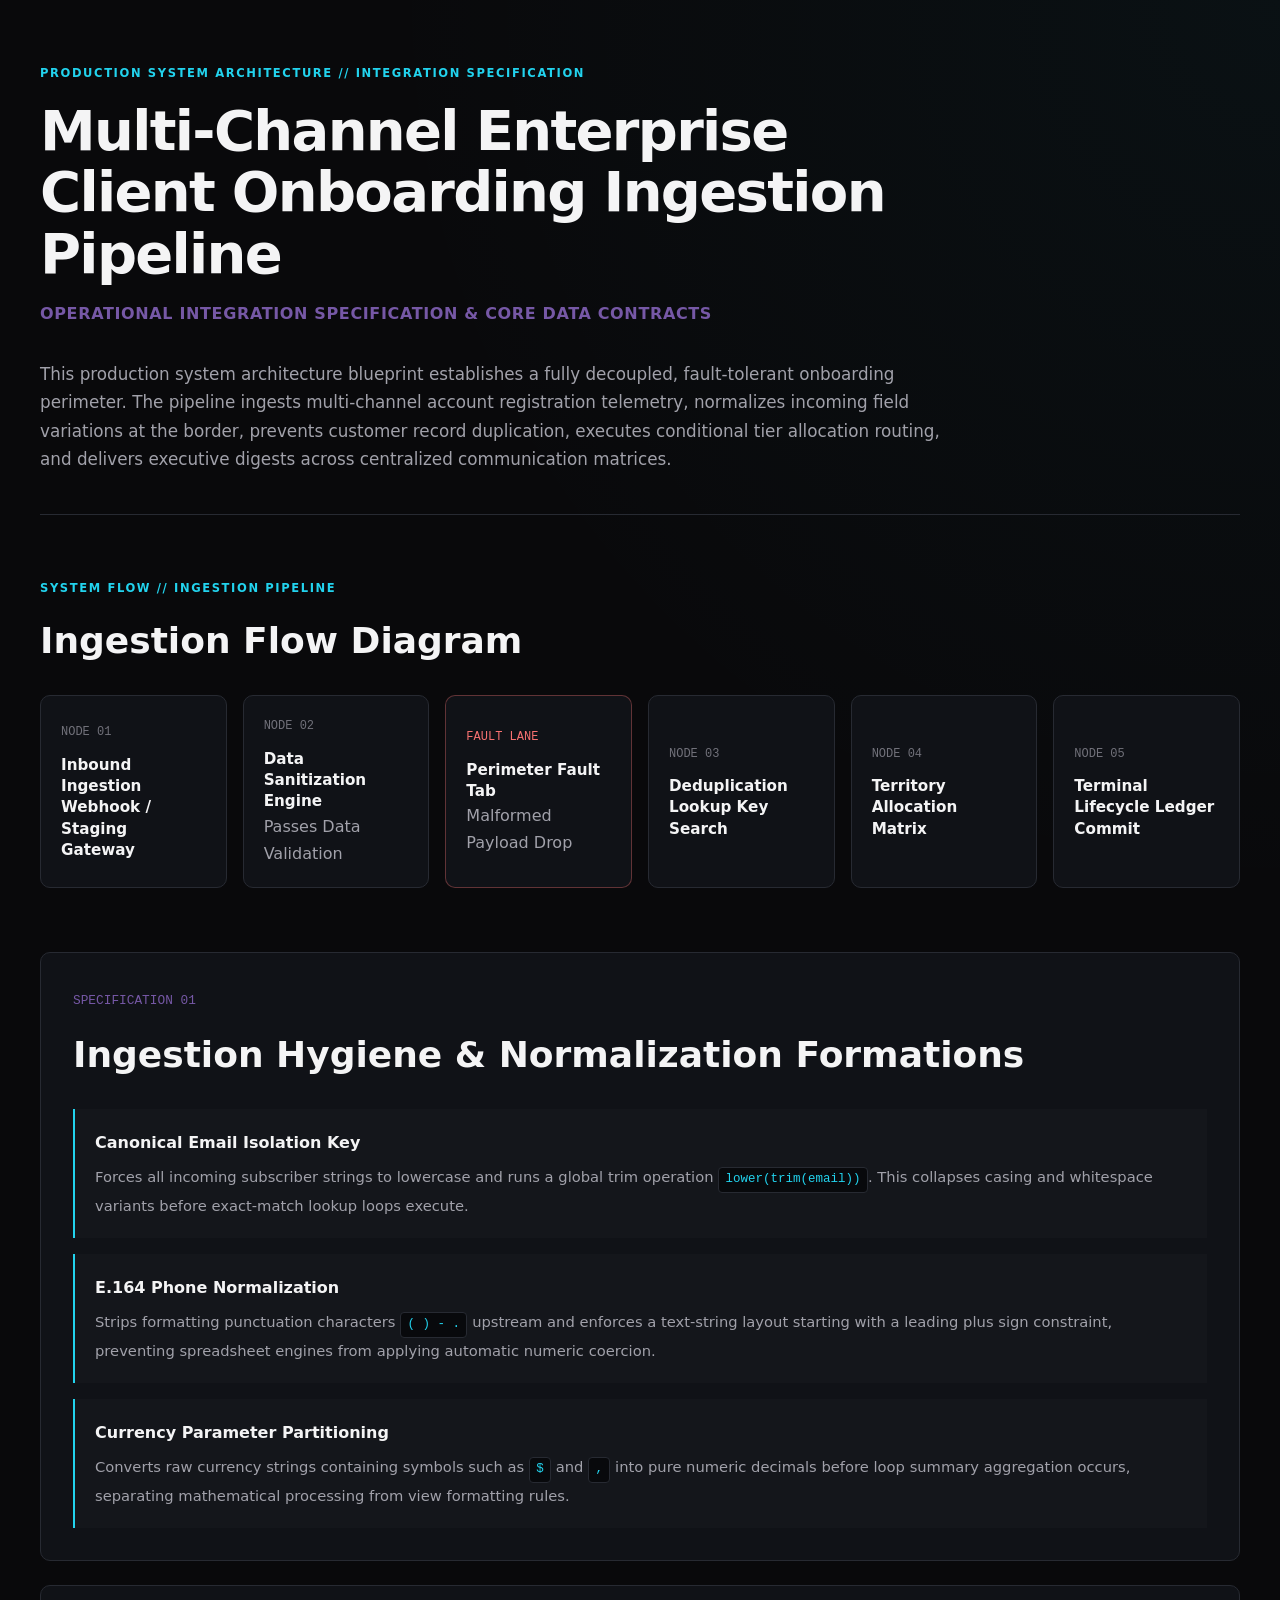
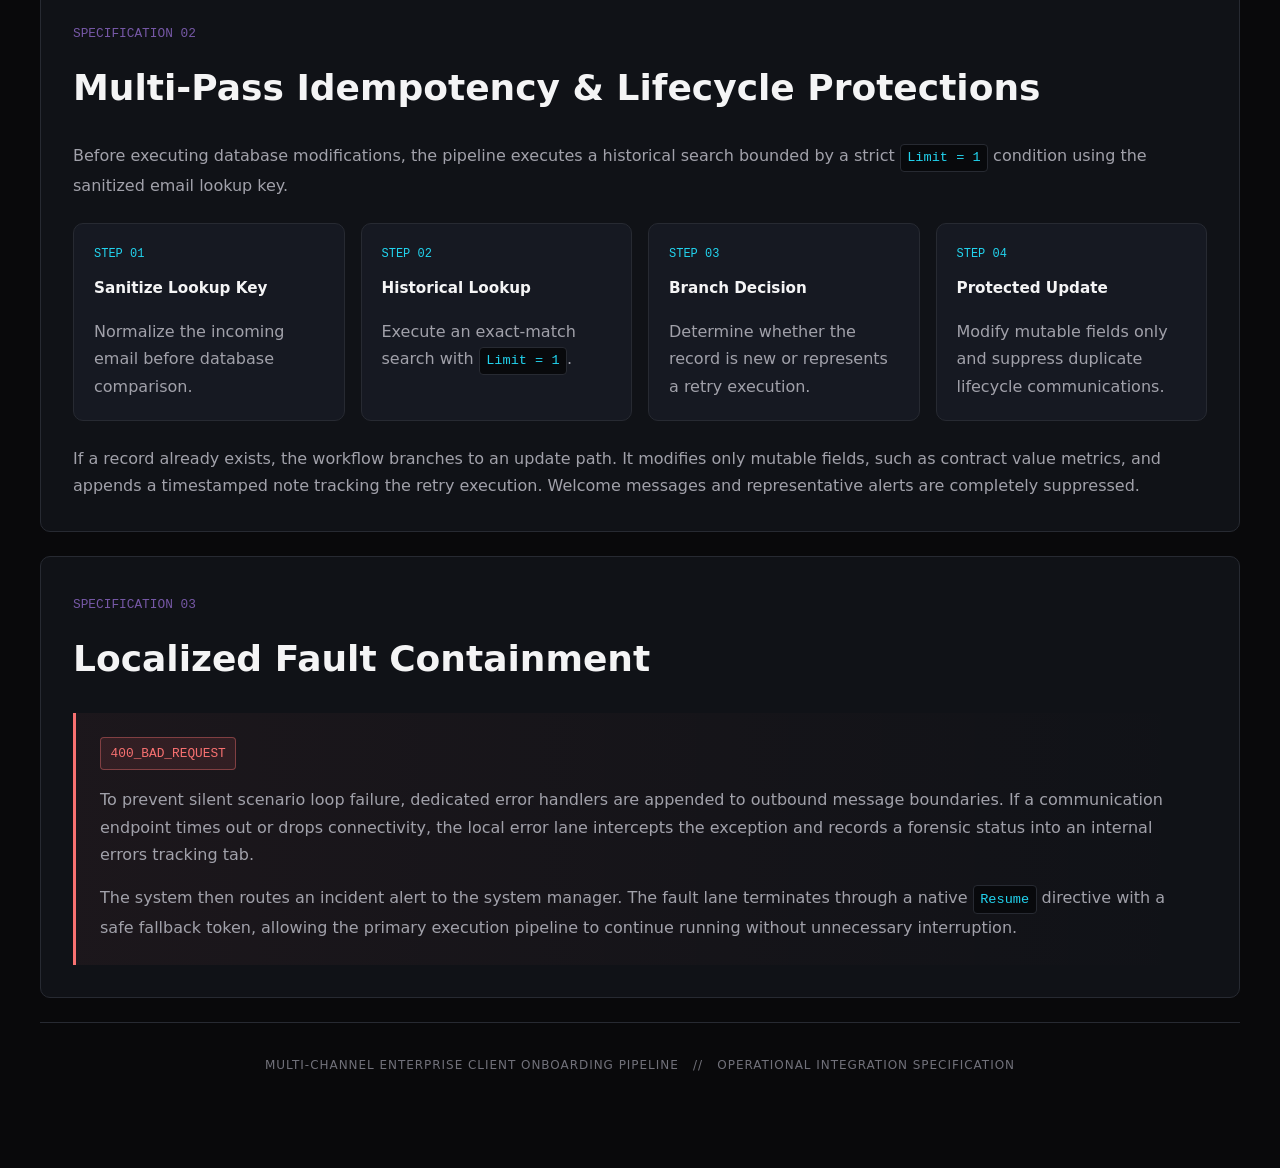
==== ENTERPRISE_ONBOARDING_PIPELINE.html @ 27ce2b59 "Create ENTERPRISE_ONBOARDING_PIPELINE.html" ====
<!DOCTYPE html>
<html lang="en">
<head>
    <meta charset="UTF-8">
    <meta name="viewport" content="width=device-width, initial-scale=1.0">

    <title>
        Multi-Channel Enterprise Client Onboarding Ingestion Pipeline
    </title>

    <style>

        /* =====================================================
           DESIGN VARIABLES
        ====================================================== */

        :root {
            --background: #09090b;
            --surface: #101217;
            --surface-light: #161922;
            --border: #272a32;

            --cyan: #22d3ee;
            --violet: #7658A6;

            --text-primary: #f4f4f5;
            --text-secondary: #a1a1aa;
            --text-muted: #71717a;

            --danger: #f87171;
            --success: #22c55e;

            --radius: 10px;
        }


        /* =====================================================
           GLOBAL
        ====================================================== */

        * {
            box-sizing: border-box;
            margin: 0;
            padding: 0;
        }

        html {
            scroll-behavior: smooth;
        }

        body {
            min-height: 100vh;

            background:
                radial-gradient(
                    circle at top right,
                    rgba(34, 211, 238, 0.04),
                    transparent 30%
                ),
                var(--background);

            color: var(--text-primary);

            font-family:
                Inter,
                ui-sans-serif,
                system-ui,
                -apple-system,
                BlinkMacSystemFont,
                "Segoe UI",
                sans-serif;

            line-height: 1.7;
        }


        /* =====================================================
           PAGE CONTAINER
        ====================================================== */

        .container {
            width: min(1200px, calc(100% - 2.5rem));
            margin: 0 auto;

            padding: 4rem 0 6rem;
        }


        /* =====================================================
           HEADER
        ====================================================== */

        .document-header {
            padding-bottom: 2.5rem;

            border-bottom: 1px solid var(--border);

            margin-bottom: 4rem;
        }

        .eyebrow {
            color: var(--cyan);

            font-size: 0.72rem;
            font-weight: 700;
            letter-spacing: 0.14em;

            margin-bottom: 1rem;
        }

        h1 {
            max-width: 900px;

            font-size: clamp(2rem, 5vw, 3.5rem);
            line-height: 1.1;
            letter-spacing: -0.03em;

            margin-bottom: 1rem;
        }

        .subtitle {
            color: var(--violet);

            font-size: 1rem;
            font-weight: 600;
            letter-spacing: 0.04em;
            text-transform: uppercase;
        }

        .overview {
            max-width: 900px;

            margin-top: 2rem;

            color: var(--text-secondary);

            font-size: 1.05rem;
        }


        /* =====================================================
           SECTION STRUCTURE
        ====================================================== */

        section {
            margin-bottom: 4rem;
        }

        .section-label {
            color: var(--cyan);

            font-size: 0.72rem;
            font-weight: 700;
            letter-spacing: 0.14em;

            margin-bottom: 0.75rem;
        }

        h2 {
            font-size: clamp(1.5rem, 3vw, 2.25rem);

            margin-bottom: 1.5rem;
        }

        h3 {
            font-size: 1.1rem;

            margin-bottom: 1rem;
        }

        p {
            color: var(--text-secondary);
        }


        /* =====================================================
           INGESTION FLOW DIAGRAM
        ====================================================== */

        .flow-diagram {
            display: grid;

            grid-template-columns:
                repeat(auto-fit, minmax(180px, 1fr));

            gap: 1rem;

            align-items: stretch;
        }

        .flow-node {
            position: relative;

            display: flex;
            flex-direction: column;
            justify-content: center;

            min-height: 150px;

            padding: 1.25rem;

            background: var(--surface);

            border: 1px solid var(--border);
            border-radius: var(--radius);

            transition:
                transform 0.2s ease,
                border-color 0.2s ease,
                box-shadow 0.2s ease;
        }

        .flow-node:hover {
            transform: translateY(-4px);

            border-color: var(--cyan);

            box-shadow:
                0 0 20px rgba(34, 211, 238, 0.08);
        }

        .node-number {
            display: block;

            color: var(--text-muted);

            font-family: monospace;
            font-size: 0.75rem;

            margin-bottom: 0.75rem;
        }

        .flow-node h3 {
            margin-bottom: 0;

            font-size: 0.95rem;
            line-height: 1.4;
        }


        /* Fault node receives a distinct visual state */

        .fault-node {
            border-color: rgba(248, 113, 113, 0.35);
        }

        .fault-node:hover {
            border-color: var(--danger);

            box-shadow:
                0 0 20px rgba(248, 113, 113, 0.08);
        }

        .fault-node .node-number {
            color: var(--danger);
        }


        /* =====================================================
           TECHNICAL SPECIFICATION BLOCKS
        ====================================================== */

        .specification-card {
            padding: 2rem;

            background: var(--surface);

            border: 1px solid var(--border);
            border-radius: var(--radius);

            margin-bottom: 1.5rem;
        }

        .specification-number {
            display: inline-block;

            color: var(--violet);

            font-family: monospace;
            font-size: 0.8rem;

            margin-bottom: 0.75rem;
        }

        .specification-card > h2 {
            margin-bottom: 1.5rem;
        }


        /* =====================================================
           DATA CONTRACT LIST
        ====================================================== */

        .contract-list {
            display: grid;

            gap: 1rem;

            list-style: none;
        }

        .contract-item {
            padding: 1.25rem;

            background: rgba(255, 255, 255, 0.015);

            border-left: 2px solid var(--cyan);
        }

        .contract-item strong {
            display: block;

            color: var(--text-primary);

            margin-bottom: 0.5rem;
        }

        .contract-item p {
            font-size: 0.92rem;
        }


        /* =====================================================
           CODE / TECHNICAL EXPRESSIONS
        ====================================================== */

        code {
            display: inline-block;

            padding: 0.1rem 0.4rem;

            background: #08090c;

            border: 1px solid var(--border);
            border-radius: 4px;

            color: var(--cyan);

            font-family:
                "SFMono-Regular",
                Consolas,
                "Liberation Mono",
                monospace;

            font-size: 0.85em;
        }


        /* =====================================================
           IDEMPOTENCY FLOW
        ====================================================== */

        .process-grid {
            display: grid;

            grid-template-columns:
                repeat(auto-fit, minmax(200px, 1fr));

            gap: 1rem;

            margin-top: 1.5rem;
        }

        .process-step {
            padding: 1.25rem;

            background: var(--surface-light);

            border: 1px solid var(--border);
            border-radius: var(--radius);
        }

        .process-step span {
            display: block;

            color: var(--cyan);

            font-family: monospace;
            font-size: 0.75rem;

            margin-bottom: 0.75rem;
        }

        .process-step h3 {
            font-size: 0.95rem;
        }


        /* =====================================================
           FAULT CONTAINMENT
        ====================================================== */

        .fault-container {
            border-left: 3px solid var(--danger);

            padding: 1.5rem;

            background:
                linear-gradient(
                    90deg,
                    rgba(248, 113, 113, 0.05),
                    transparent
                );
        }

        .fault-status {
            display: inline-block;

            margin-bottom: 1rem;

            padding: 0.3rem 0.6rem;

            background: rgba(248, 113, 113, 0.1);

            border: 1px solid rgba(248, 113, 113, 0.4);
            border-radius: 4px;

            color: var(--danger);

            font-family: monospace;
            font-size: 0.8rem;
        }


        /* =====================================================
           FOOTER
        ====================================================== */

        footer {
            padding-top: 2rem;

            border-top: 1px solid var(--border);

            color: var(--text-muted);

            font-size: 0.75rem;
            letter-spacing: 0.08em;
            text-align: center;
        }


        /* =====================================================
           RESPONSIVE
        ====================================================== */

        @media (max-width: 600px) {

            .container {
                width: min(100% - 2rem, 1200px);

                padding-top: 2.5rem;
            }

            .specification-card {
                padding: 1.25rem;
            }

        }

    </style>
</head>


<body>

    <main class="container">


        <!-- =====================================================
             DOCUMENT HEADER
        ====================================================== -->

        <header class="document-header">

            <p class="eyebrow">
                PRODUCTION SYSTEM ARCHITECTURE // INTEGRATION SPECIFICATION
            </p>

            <h1>
                Multi-Channel Enterprise Client Onboarding Ingestion Pipeline
            </h1>

            <p class="subtitle">
                Operational Integration Specification &amp; Core Data Contracts
            </p>

            <p class="overview">
                This production system architecture blueprint establishes a
                fully decoupled, fault-tolerant onboarding perimeter. The
                pipeline ingests multi-channel account registration telemetry,
                normalizes incoming field variations at the border, prevents
                customer record duplication, executes conditional tier
                allocation routing, and delivers executive digests across
                centralized communication matrices.
            </p>

        </header>


        <!-- =====================================================
             INGESTION FLOW
        ====================================================== -->

        <section>

            <p class="section-label">
                SYSTEM FLOW // INGESTION PIPELINE
            </p>

            <h2>Ingestion Flow Diagram</h2>

            <div class="flow-diagram">

                <article class="flow-node">

                    <span class="node-number">
                        NODE 01
                    </span>

                    <h3>
                        Inbound Ingestion Webhook / Staging Gateway
                    </h3>

                </article>


                <article class="flow-node">

                    <span class="node-number">
                        NODE 02
                    </span>

                    <h3>
                        Data Sanitization Engine
                    </h3>

                    <p>
                        Passes Data Validation
                    </p>

                </article>


                <article class="flow-node fault-node">

                    <span class="node-number">
                        FAULT LANE
                    </span>

                    <h3>
                        Perimeter Fault Tab
                    </h3>

                    <p>
                        Malformed Payload Drop
                    </p>

                </article>


                <article class="flow-node">

                    <span class="node-number">
                        NODE 03
                    </span>

                    <h3>
                        Deduplication Lookup Key Search
                    </h3>

                </article>


                <article class="flow-node">

                    <span class="node-number">
                        NODE 04
                    </span>

                    <h3>
                        Territory Allocation Matrix
                    </h3>

                </article>


                <article class="flow-node">

                    <span class="node-number">
                        NODE 05
                    </span>

                    <h3>
                        Terminal Lifecycle Ledger Commit
                    </h3>

                </article>

            </div>

        </section>


        <!-- =====================================================
             INGESTION HYGIENE
        ====================================================== -->

        <section class="specification-card">

            <span class="specification-number">
                SPECIFICATION 01
            </span>

            <h2>
                Ingestion Hygiene &amp; Normalization Formations
            </h2>


            <ul class="contract-list">

                <li class="contract-item">

                    <strong>
                        Canonical Email Isolation Key
                    </strong>

                    <p>
                        Forces all incoming subscriber strings to lowercase
                        and runs a global trim operation
                        <code>lower(trim(email))</code>. This collapses
                        casing and whitespace variants before exact-match
                        lookup loops execute.
                    </p>

                </li>


                <li class="contract-item">

                    <strong>
                        E.164 Phone Normalization
                    </strong>

                    <p>
                        Strips formatting punctuation characters
                        <code>( ) - .</code> upstream and enforces a
                        text-string layout starting with a leading plus
                        sign constraint, preventing spreadsheet engines
                        from applying automatic numeric coercion.
                    </p>

                </li>


                <li class="contract-item">

                    <strong>
                        Currency Parameter Partitioning
                    </strong>

                    <p>
                        Converts raw currency strings containing symbols
                        such as <code>$</code> and <code>,</code> into
                        pure numeric decimals before loop summary
                        aggregation occurs, separating mathematical
                        processing from view formatting rules.
                    </p>

                </li>

            </ul>

        </section>


        <!-- =====================================================
             IDEMPOTENCY
        ====================================================== -->

        <section class="specification-card">

            <span class="specification-number">
                SPECIFICATION 02
            </span>

            <h2>
                Multi-Pass Idempotency &amp; Lifecycle Protections
            </h2>

            <p>
                Before executing database modifications, the pipeline
                executes a historical search bounded by a strict
                <code>Limit = 1</code> condition using the sanitized
                email lookup key.
            </p>


            <div class="process-grid">

                <article class="process-step">

                    <span>
                        STEP 01
                    </span>

                    <h3>
                        Sanitize Lookup Key
                    </h3>

                    <p>
                        Normalize the incoming email before database
                        comparison.
                    </p>

                </article>


                <article class="process-step">

                    <span>
                        STEP 02
                    </span>

                    <h3>
                        Historical Lookup
                    </h3>

                    <p>
                        Execute an exact-match search with
                        <code>Limit = 1</code>.
                    </p>

                </article>


                <article class="process-step">

                    <span>
                        STEP 03
                    </span>

                    <h3>
                        Branch Decision
                    </h3>

                    <p>
                        Determine whether the record is new or represents
                        a retry execution.
                    </p>

                </article>


                <article class="process-step">

                    <span>
                        STEP 04
                    </span>

                    <h3>
                        Protected Update
                    </h3>

                    <p>
                        Modify mutable fields only and suppress duplicate
                        lifecycle communications.
                    </p>

                </article>

            </div>


            <p style="margin-top: 1.5rem;">
                If a record already exists, the workflow branches to an
                update path. It modifies only mutable fields, such as
                contract value metrics, and appends a timestamped note
                tracking the retry execution. Welcome messages and
                representative alerts are completely suppressed.
            </p>

        </section>


        <!-- =====================================================
             FAULT CONTAINMENT
        ====================================================== -->

        <section class="specification-card">

            <span class="specification-number">
                SPECIFICATION 03
            </span>

            <h2>
                Localized Fault Containment
            </h2>


            <div class="fault-container">

                <span class="fault-status">
                    400_BAD_REQUEST
                </span>

                <p>
                    To prevent silent scenario loop failure, dedicated error
                    handlers are appended to outbound message boundaries.
                    If a communication endpoint times out or drops
                    connectivity, the local error lane intercepts the
                    exception and records a forensic status into an internal
                    errors tracking tab.
                </p>

                <p style="margin-top: 1rem;">
                    The system then routes an incident alert to the system
                    manager. The fault lane terminates through a native
                    <code>Resume</code> directive with a safe fallback
                    token, allowing the primary execution pipeline to
                    continue running without unnecessary interruption.
                </p>

            </div>

        </section>


        <!-- =====================================================
             FOOTER
        ====================================================== -->

        <footer>

            MULTI-CHANNEL ENTERPRISE CLIENT ONBOARDING PIPELINE
            &nbsp; // &nbsp;
            OPERATIONAL INTEGRATION SPECIFICATION

        </footer>

    </main>

</body>
</html>
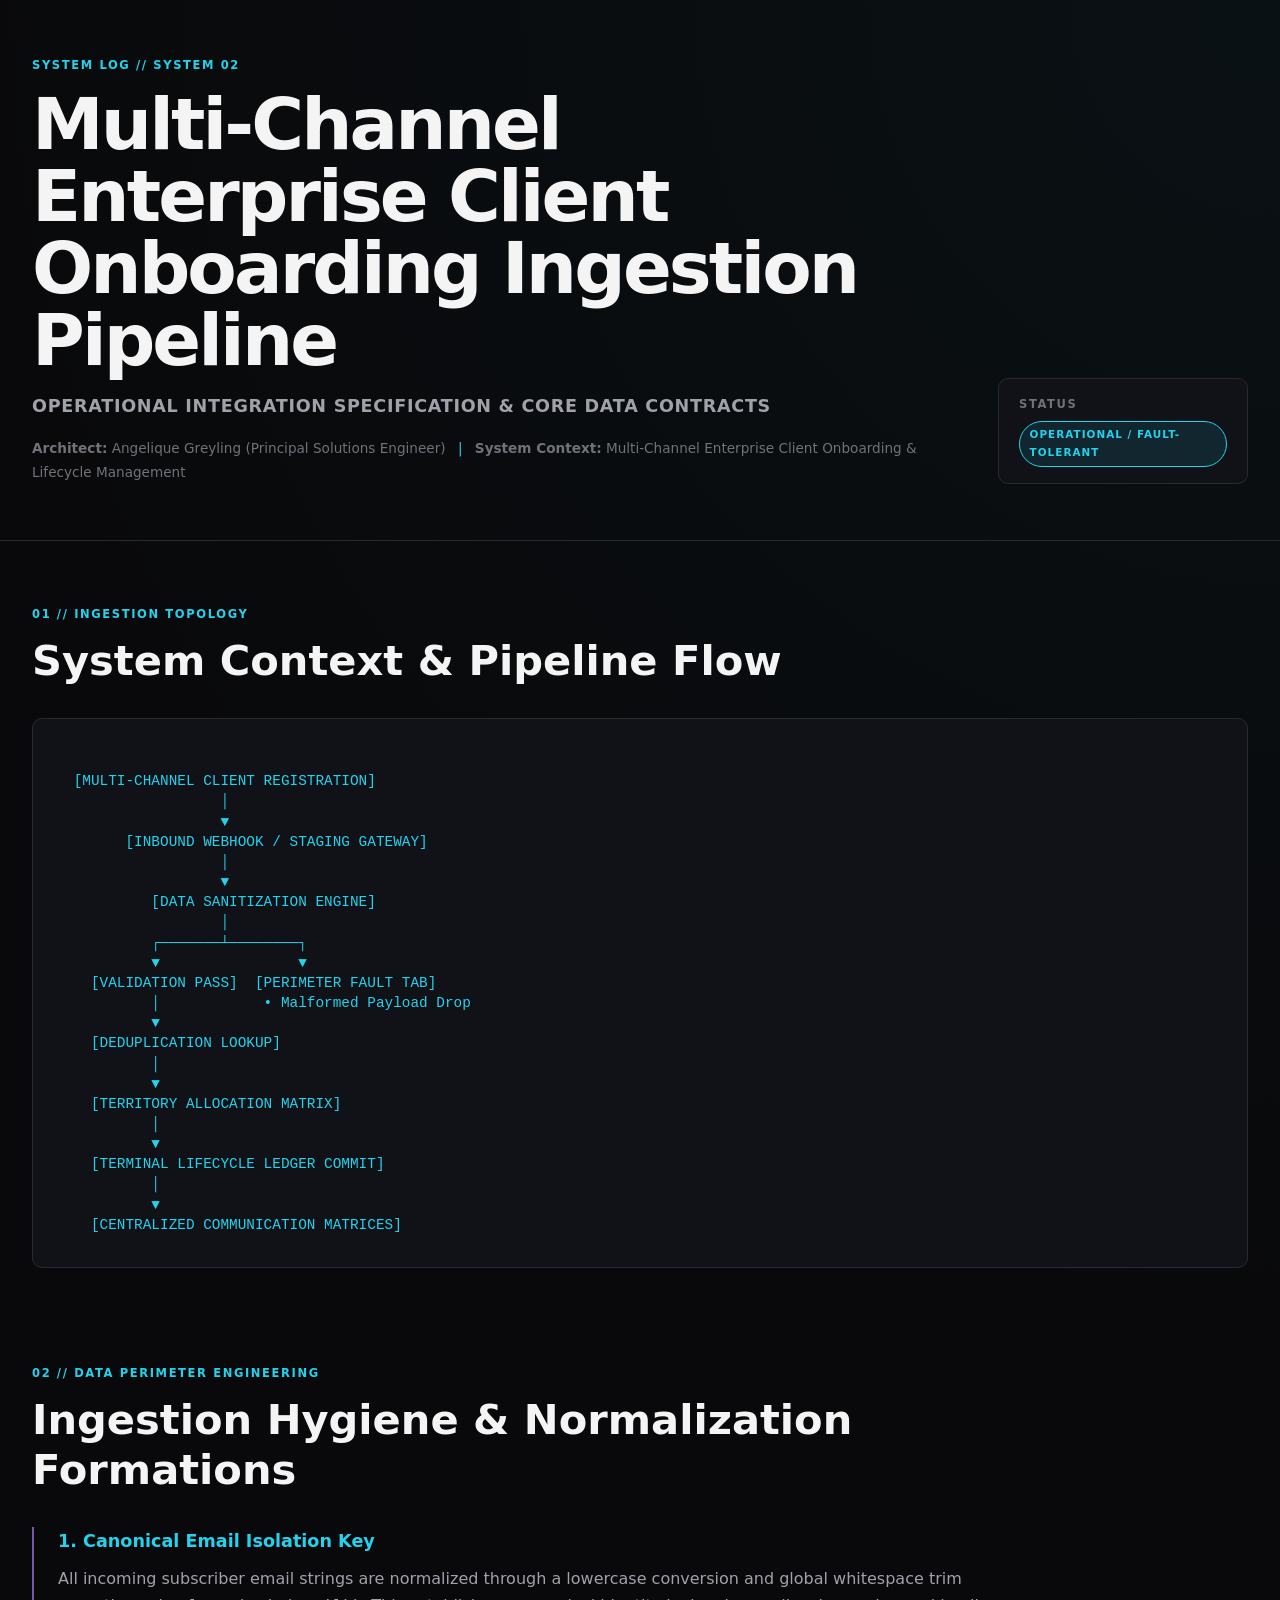
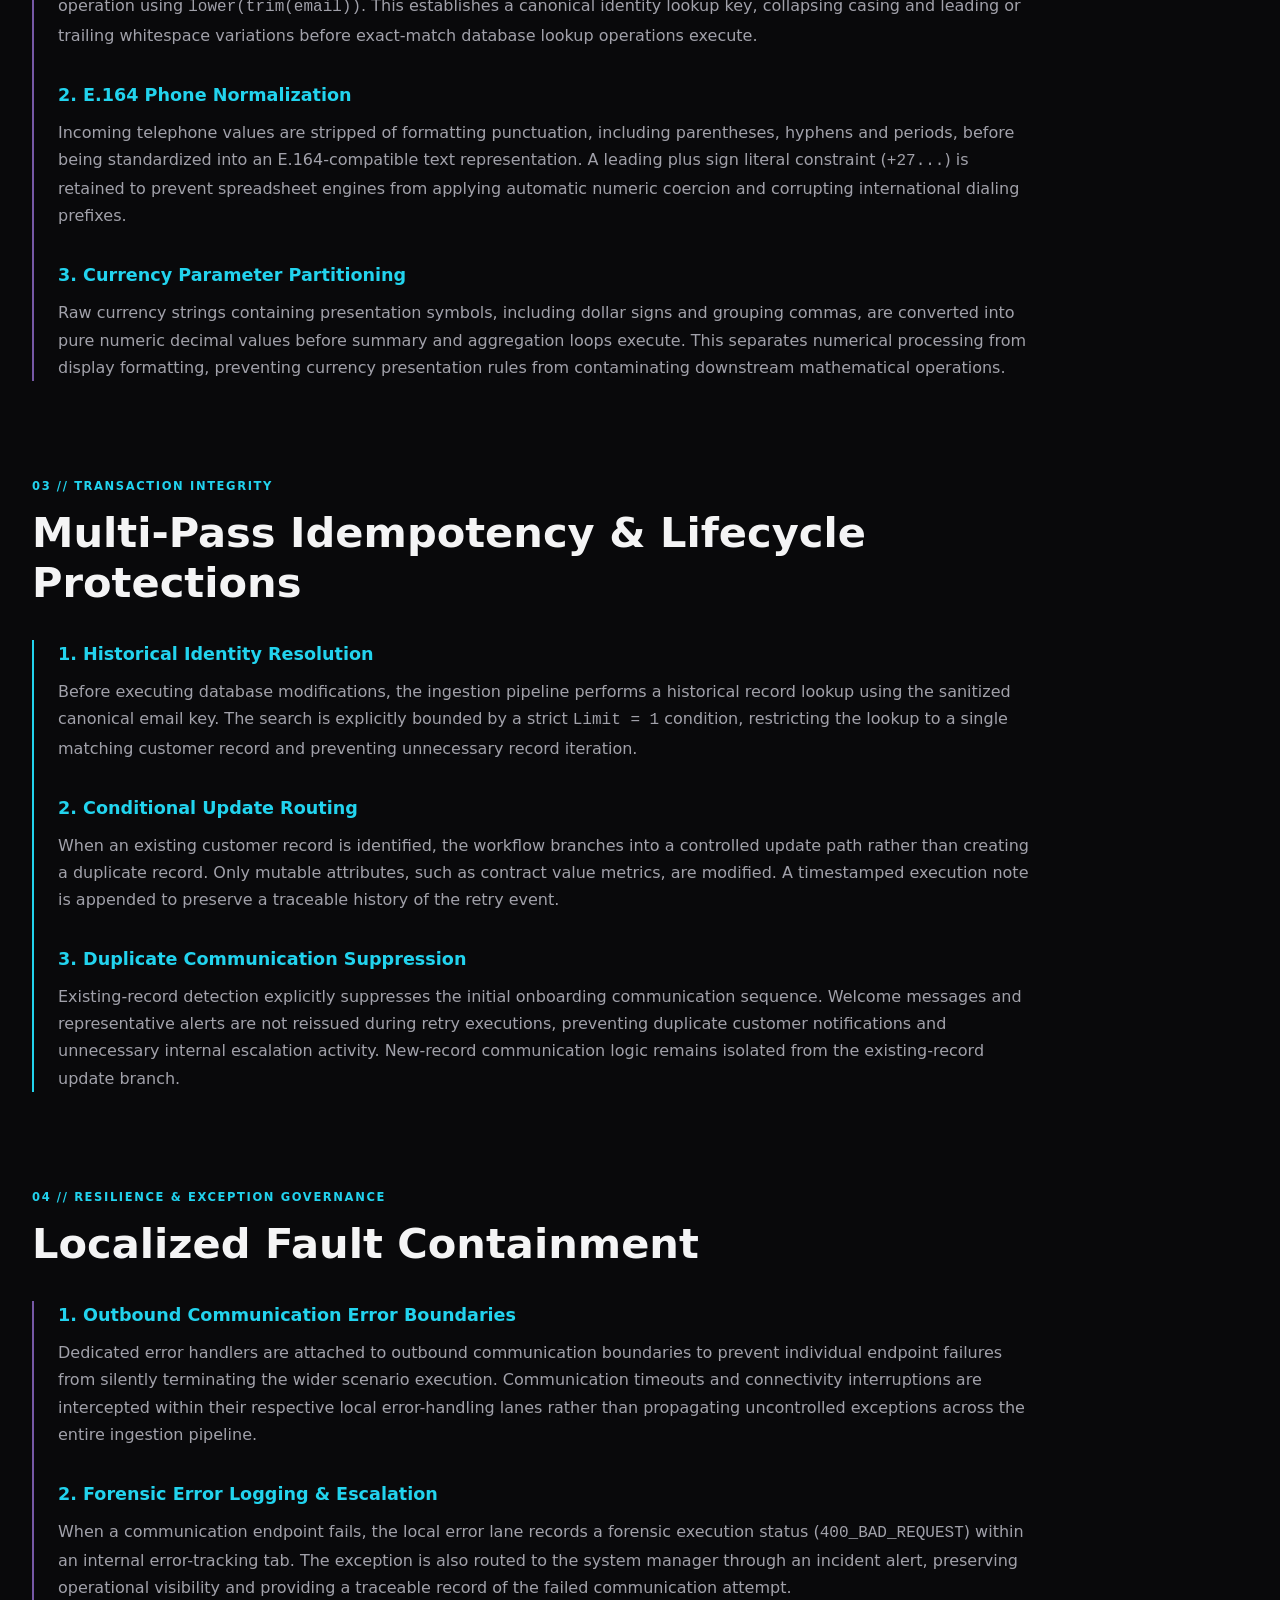
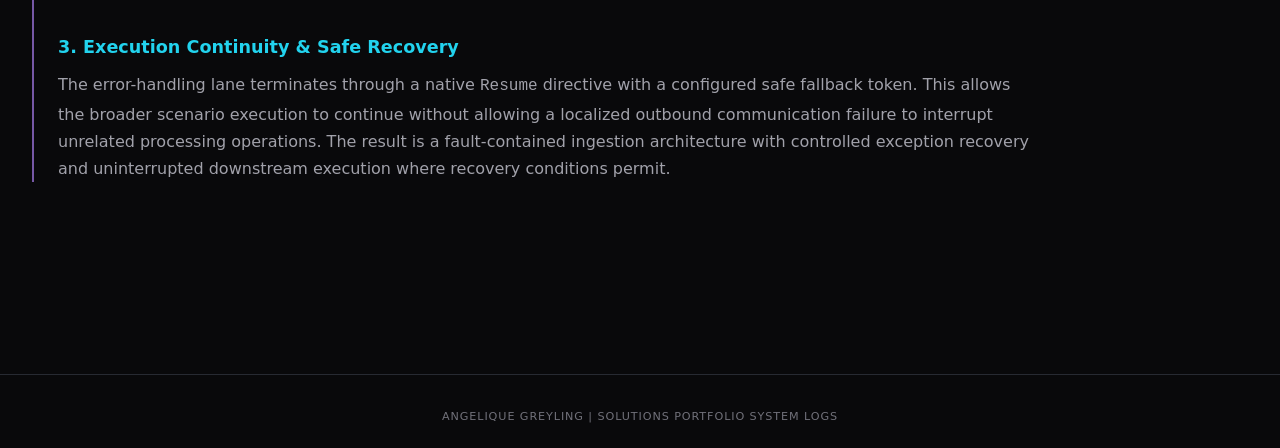
==== commit c9957ed0: "Update ENTERPRISE_ONBOARDING_PIPELINE.html" ====
--- a/ENTERPRISE_ONBOARDING_PIPELINE.html
+++ b/ENTERPRISE_ONBOARDING_PIPELINE.html
@@ -1,843 +1,150 @@
+
 <!DOCTYPE html>
 <html lang="en">
 <head>
     <meta charset="UTF-8">
     <meta name="viewport" content="width=device-width, initial-scale=1.0">
+    <meta name="description" content="Multi-Channel Enterprise Client Onboarding Ingestion Pipeline - Operational Integration Specification and Core Data Contracts.">
+    <title>Multi-Channel Enterprise Client Onboarding | Angelique Greyling</title>
+    <link rel="stylesheet" href="styles.css">
+</head>
+<body>
+    <!-- =========================================================
+         HEADER
+    ========================================================== -->
+    <header class="site-header">
+        <div class="header-content">
+            <div class="title-block">
+                <p class="eyebrow">SYSTEM LOG // SYSTEM 02</p>
+                <h1>Multi-Channel Enterprise Client Onboarding Ingestion Pipeline</h1>
+                <p class="professional-title">Operational Integration Specification &amp; Core Data Contracts</p>
+                <div class="contact-details">
+                    <span><strong>Architect:</strong> Angelique Greyling (Principal Solutions Engineer)</span>
+                    <span class="separator">|</span>
+                    <span><strong>System Context:</strong> Multi-Channel Enterprise Client Onboarding &amp; Lifecycle Management</span>
+                </div>
+            </div>
+            <div class="system-clock">
+                <span class="clock-label">STATUS</span>
+                <span class="status-badge" style="background: rgba(34, 211, 238, 0.1); border-color: var(--cyan); color: var(--cyan);">OPERATIONAL / FAULT-TOLERANT</span>
+            </div>
+        </div>
+    </header>
 
-    <title>
-        Multi-Channel Enterprise Client Onboarding Ingestion Pipeline
-    </title>
-
-    <style>
-
-        /* =====================================================
-           DESIGN VARIABLES
-        ====================================================== */
-
-        :root {
-            --background: #09090b;
-            --surface: #101217;
-            --surface-light: #161922;
-            --border: #272a32;
-
-            --cyan: #22d3ee;
-            --violet: #7658A6;
-
-            --text-primary: #f4f4f5;
-            --text-secondary: #a1a1aa;
-            --text-muted: #71717a;
-
-            --danger: #f87171;
-            --success: #22c55e;
-
-            --radius: 10px;
-        }
-
-
-        /* =====================================================
-           GLOBAL
-        ====================================================== */
-
-        * {
-            box-sizing: border-box;
-            margin: 0;
-            padding: 0;
-        }
-
-        html {
-            scroll-behavior: smooth;
-        }
-
-        body {
-            min-height: 100vh;
-
-            background:
-                radial-gradient(
-                    circle at top right,
-                    rgba(34, 211, 238, 0.04),
-                    transparent 30%
-                ),
-                var(--background);
-
-            color: var(--text-primary);
-
-            font-family:
-                Inter,
-                ui-sans-serif,
-                system-ui,
-                -apple-system,
-                BlinkMacSystemFont,
-                "Segoe UI",
-                sans-serif;
-
-            line-height: 1.7;
-        }
-
-
-        /* =====================================================
-           PAGE CONTAINER
-        ====================================================== */
-
-        .container {
-            width: min(1200px, calc(100% - 2.5rem));
-            margin: 0 auto;
-
-            padding: 4rem 0 6rem;
-        }
-
-
-        /* =====================================================
-           HEADER
-        ====================================================== */
-
-        .document-header {
-            padding-bottom: 2.5rem;
-
-            border-bottom: 1px solid var(--border);
-
-            margin-bottom: 4rem;
-        }
-
-        .eyebrow {
-            color: var(--cyan);
-
-            font-size: 0.72rem;
-            font-weight: 700;
-            letter-spacing: 0.14em;
-
-            margin-bottom: 1rem;
-        }
-
-        h1 {
-            max-width: 900px;
-
-            font-size: clamp(2rem, 5vw, 3.5rem);
-            line-height: 1.1;
-            letter-spacing: -0.03em;
-
-            margin-bottom: 1rem;
-        }
-
-        .subtitle {
-            color: var(--violet);
-
-            font-size: 1rem;
-            font-weight: 600;
-            letter-spacing: 0.04em;
-            text-transform: uppercase;
-        }
-
-        .overview {
-            max-width: 900px;
-
-            margin-top: 2rem;
-
-            color: var(--text-secondary);
-
-            font-size: 1.05rem;
-        }
-
-
-        /* =====================================================
-           SECTION STRUCTURE
-        ====================================================== */
-
-        section {
-            margin-bottom: 4rem;
-        }
-
-        .section-label {
-            color: var(--cyan);
-
-            font-size: 0.72rem;
-            font-weight: 700;
-            letter-spacing: 0.14em;
-
-            margin-bottom: 0.75rem;
-        }
-
-        h2 {
-            font-size: clamp(1.5rem, 3vw, 2.25rem);
-
-            margin-bottom: 1.5rem;
-        }
-
-        h3 {
-            font-size: 1.1rem;
-
-            margin-bottom: 1rem;
-        }
-
-        p {
-            color: var(--text-secondary);
-        }
-
-
-        /* =====================================================
-           INGESTION FLOW DIAGRAM
-        ====================================================== */
-
-        .flow-diagram {
-            display: grid;
-
-            grid-template-columns:
-                repeat(auto-fit, minmax(180px, 1fr));
-
-            gap: 1rem;
-
-            align-items: stretch;
-        }
-
-        .flow-node {
-            position: relative;
-
-            display: flex;
-            flex-direction: column;
-            justify-content: center;
-
-            min-height: 150px;
-
-            padding: 1.25rem;
-
-            background: var(--surface);
-
-            border: 1px solid var(--border);
-            border-radius: var(--radius);
-
-            transition:
-                transform 0.2s ease,
-                border-color 0.2s ease,
-                box-shadow 0.2s ease;
-        }
-
-        .flow-node:hover {
-            transform: translateY(-4px);
-
-            border-color: var(--cyan);
-
-            box-shadow:
-                0 0 20px rgba(34, 211, 238, 0.08);
-        }
-
-        .node-number {
-            display: block;
-
-            color: var(--text-muted);
-
-            font-family: monospace;
-            font-size: 0.75rem;
-
-            margin-bottom: 0.75rem;
-        }
-
-        .flow-node h3 {
-            margin-bottom: 0;
-
-            font-size: 0.95rem;
-            line-height: 1.4;
-        }
-
-
-        /* Fault node receives a distinct visual state */
-
-        .fault-node {
-            border-color: rgba(248, 113, 113, 0.35);
-        }
-
-        .fault-node:hover {
-            border-color: var(--danger);
-
-            box-shadow:
-                0 0 20px rgba(248, 113, 113, 0.08);
-        }
-
-        .fault-node .node-number {
-            color: var(--danger);
-        }
-
-
-        /* =====================================================
-           TECHNICAL SPECIFICATION BLOCKS
-        ====================================================== */
-
-        .specification-card {
-            padding: 2rem;
-
-            background: var(--surface);
-
-            border: 1px solid var(--border);
-            border-radius: var(--radius);
-
-            margin-bottom: 1.5rem;
-        }
-
-        .specification-number {
-            display: inline-block;
-
-            color: var(--violet);
-
-            font-family: monospace;
-            font-size: 0.8rem;
-
-            margin-bottom: 0.75rem;
-        }
-
-        .specification-card > h2 {
-            margin-bottom: 1.5rem;
-        }
-
-
-        /* =====================================================
-           DATA CONTRACT LIST
-        ====================================================== */
-
-        .contract-list {
-            display: grid;
-
-            gap: 1rem;
-
-            list-style: none;
-        }
-
-        .contract-item {
-            padding: 1.25rem;
-
-            background: rgba(255, 255, 255, 0.015);
-
-            border-left: 2px solid var(--cyan);
-        }
-
-        .contract-item strong {
-            display: block;
-
-            color: var(--text-primary);
-
-            margin-bottom: 0.5rem;
-        }
-
-        .contract-item p {
-            font-size: 0.92rem;
-        }
-
-
-        /* =====================================================
-           CODE / TECHNICAL EXPRESSIONS
-        ====================================================== */
-
-        code {
-            display: inline-block;
-
-            padding: 0.1rem 0.4rem;
-
-            background: #08090c;
-
-            border: 1px solid var(--border);
-            border-radius: 4px;
-
-            color: var(--cyan);
-
-            font-family:
-                "SFMono-Regular",
-                Consolas,
-                "Liberation Mono",
-                monospace;
-
-            font-size: 0.85em;
-        }
-
-
-        /* =====================================================
-           IDEMPOTENCY FLOW
-        ====================================================== */
-
-        .process-grid {
-            display: grid;
-
-            grid-template-columns:
-                repeat(auto-fit, minmax(200px, 1fr));
-
-            gap: 1rem;
-
-            margin-top: 1.5rem;
-        }
-
-        .process-step {
-            padding: 1.25rem;
-
-            background: var(--surface-light);
-
-            border: 1px solid var(--border);
-            border-radius: var(--radius);
-        }
-
-        .process-step span {
-            display: block;
-
-            color: var(--cyan);
-
-            font-family: monospace;
-            font-size: 0.75rem;
-
-            margin-bottom: 0.75rem;
-        }
-
-        .process-step h3 {
-            font-size: 0.95rem;
-        }
-
-
-        /* =====================================================
-           FAULT CONTAINMENT
-        ====================================================== */
-
-        .fault-container {
-            border-left: 3px solid var(--danger);
-
-            padding: 1.5rem;
-
-            background:
-                linear-gradient(
-                    90deg,
-                    rgba(248, 113, 113, 0.05),
-                    transparent
-                );
-        }
-
-        .fault-status {
-            display: inline-block;
-
-            margin-bottom: 1rem;
-
-            padding: 0.3rem 0.6rem;
-
-            background: rgba(248, 113, 113, 0.1);
-
-            border: 1px solid rgba(248, 113, 113, 0.4);
-            border-radius: 4px;
-
-            color: var(--danger);
-
-            font-family: monospace;
-            font-size: 0.8rem;
-        }
-
-
-        /* =====================================================
-           FOOTER
-        ====================================================== */
-
-        footer {
-            padding-top: 2rem;
-
-            border-top: 1px solid var(--border);
-
-            color: var(--text-muted);
-
-            font-size: 0.75rem;
-            letter-spacing: 0.08em;
-            text-align: center;
-        }
-
-
-        /* =====================================================
-           RESPONSIVE
-        ====================================================== */
-
-        @media (max-width: 600px) {
-
-            .container {
-                width: min(100% - 2rem, 1200px);
-
-                padding-top: 2.5rem;
-            }
-
-            .specification-card {
-                padding: 1.25rem;
-            }
-
-        }
-
-    </style>
-</head>
-
-
-<body>
-
-    <main class="container">
-
-
-        <!-- =====================================================
-             DOCUMENT HEADER
-        ====================================================== -->
-
-        <header class="document-header">
-
-            <p class="eyebrow">
-                PRODUCTION SYSTEM ARCHITECTURE // INTEGRATION SPECIFICATION
-            </p>
-
-            <h1>
-                Multi-Channel Enterprise Client Onboarding Ingestion Pipeline
-            </h1>
-
-            <p class="subtitle">
-                Operational Integration Specification &amp; Core Data Contracts
-            </p>
-
-            <p class="overview">
-                This production system architecture blueprint establishes a
-                fully decoupled, fault-tolerant onboarding perimeter. The
-                pipeline ingests multi-channel account registration telemetry,
-                normalizes incoming field variations at the border, prevents
-                customer record duplication, executes conditional tier
-                allocation routing, and delivers executive digests across
-                centralized communication matrices.
-            </p>
-
-        </header>
-
-
-        <!-- =====================================================
-             INGESTION FLOW
-        ====================================================== -->
-
-        <section>
-
-            <p class="section-label">
-                SYSTEM FLOW // INGESTION PIPELINE
-            </p>
-
-            <h2>Ingestion Flow Diagram</h2>
-
-            <div class="flow-diagram">
-
-                <article class="flow-node">
-
-                    <span class="node-number">
-                        NODE 01
-                    </span>
-
-                    <h3>
-                        Inbound Ingestion Webhook / Staging Gateway
-                    </h3>
-
-                </article>
-
-
-                <article class="flow-node">
-
-                    <span class="node-number">
-                        NODE 02
-                    </span>
-
-                    <h3>
-                        Data Sanitization Engine
-                    </h3>
-
-                    <p>
-                        Passes Data Validation
-                    </p>
-
-                </article>
-
-
-                <article class="flow-node fault-node">
-
-                    <span class="node-number">
-                        FAULT LANE
-                    </span>
-
-                    <h3>
-                        Perimeter Fault Tab
-                    </h3>
-
-                    <p>
-                        Malformed Payload Drop
-                    </p>
-
-                </article>
-
-
-                <article class="flow-node">
-
-                    <span class="node-number">
-                        NODE 03
-                    </span>
-
-                    <h3>
-                        Deduplication Lookup Key Search
-                    </h3>
-
-                </article>
-
-
-                <article class="flow-node">
-
-                    <span class="node-number">
-                        NODE 04
-                    </span>
-
-                    <h3>
-                        Territory Allocation Matrix
-                    </h3>
-
-                </article>
-
-
-                <article class="flow-node">
-
-                    <span class="node-number">
-                        NODE 05
-                    </span>
-
-                    <h3>
-                        Terminal Lifecycle Ledger Commit
-                    </h3>
-
-                </article>
-
+    <!-- =========================================================
+         MAIN CONTENT
+    ========================================================== -->
+    <main>
+        <!-- SYSTEM CONTEXT & PIPELINE TOPOLOGY -->
+        <section class="content-section">
+            <div class="section-heading">
+                <p class="section-label">01 // INGESTION TOPOLOGY</p>
+                <h2>System Context &amp; Pipeline Flow</h2>
             </div>
-
+            <div style="background: var(--card-background); border: 1px solid var(--border); padding: 2rem; border-radius: var(--card-radius); font-family: monospace; white-space: pre; overflow-x: auto; color: var(--cyan); line-height: 1.4; font-size: 0.9rem;">
+ [MULTI-CHANNEL CLIENT REGISTRATION]
+                  │
+                  ▼
+       [INBOUND WEBHOOK / STAGING GATEWAY]
+                  │
+                  ▼
+          [DATA SANITIZATION ENGINE]
+                  │
+          ┌───────┴────────┐
+          ▼                ▼
+   [VALIDATION PASS]  [PERIMETER FAULT TAB]
+          │            • Malformed Payload Drop
+          ▼
+   [DEDUPLICATION LOOKUP]
+          │
+          ▼
+   [TERRITORY ALLOCATION MATRIX]
+          │
+          ▼
+   [TERMINAL LIFECYCLE LEDGER COMMIT]
+          │
+          ▼
+   [CENTRALIZED COMMUNICATION MATRICES]</div>
         </section>
 
+        <!-- INGESTION HYGIENE & NORMALIZATION -->
+        <section class="content-section">
+            <div class="section-heading">
+                <p class="section-label">02 // DATA PERIMETER ENGINEERING</p>
+                <h2>Ingestion Hygiene &amp; Normalization Formations</h2>
+            </div>
+            <div class="profile-content" style="border-left-color: var(--violet);">
+                <div style="margin-bottom: 2rem;">
+                    <h4 style="color: var(--cyan); font-size: 1.1rem; margin-bottom: 0.5rem;">1. Canonical Email Isolation Key</h4>
+                    <p>All incoming subscriber email strings are normalized through a lowercase conversion and global whitespace trim operation using <code>lower(trim(email))</code>. This establishes a canonical identity lookup key, collapsing casing and leading or trailing whitespace variations before exact-match database lookup operations execute.</p>
+                </div>
 
-        <!-- =====================================================
-             INGESTION HYGIENE
-        ====================================================== -->
+                <div style="margin-bottom: 2rem;">
+                    <h4 style="color: var(--cyan); font-size: 1.1rem; margin-bottom: 0.5rem;">2. E.164 Phone Normalization</h4>
+                    <p>Incoming telephone values are stripped of formatting punctuation, including parentheses, hyphens and periods, before being standardized into an E.164-compatible text representation. A leading plus sign literal constraint (<code>+27...</code>) is retained to prevent spreadsheet engines from applying automatic numeric coercion and corrupting international dialing prefixes.</p>
+                </div>
 
-        <section class="specification-card">
-
-            <span class="specification-number">
-                SPECIFICATION 01
-            </span>
-
-            <h2>
-                Ingestion Hygiene &amp; Normalization Formations
-            </h2>
-
-
-            <ul class="contract-list">
-
-                <li class="contract-item">
-
-                    <strong>
-                        Canonical Email Isolation Key
-                    </strong>
-
-                    <p>
-                        Forces all incoming subscriber strings to lowercase
-                        and runs a global trim operation
-                        <code>lower(trim(email))</code>. This collapses
-                        casing and whitespace variants before exact-match
-                        lookup loops execute.
-                    </p>
-
-                </li>
-
-
-                <li class="contract-item">
-
-                    <strong>
-                        E.164 Phone Normalization
-                    </strong>
-
-                    <p>
-                        Strips formatting punctuation characters
-                        <code>( ) - .</code> upstream and enforces a
-                        text-string layout starting with a leading plus
-                        sign constraint, preventing spreadsheet engines
-                        from applying automatic numeric coercion.
-                    </p>
-
-                </li>
-
-
-                <li class="contract-item">
-
-                    <strong>
-                        Currency Parameter Partitioning
-                    </strong>
-
-                    <p>
-                        Converts raw currency strings containing symbols
-                        such as <code>$</code> and <code>,</code> into
-                        pure numeric decimals before loop summary
-                        aggregation occurs, separating mathematical
-                        processing from view formatting rules.
-                    </p>
-
-                </li>
-
-            </ul>
-
+                <div>
+                    <h4 style="color: var(--cyan); font-size: 1.1rem; margin-bottom: 0.5rem;">3. Currency Parameter Partitioning</h4>
+                    <p>Raw currency strings containing presentation symbols, including dollar signs and grouping commas, are converted into pure numeric decimal values before summary and aggregation loops execute. This separates numerical processing from display formatting, preventing currency presentation rules from contaminating downstream mathematical operations.</p>
+                </div>
+            </div>
         </section>
 
+        <!-- IDEMPOTENCY & LIFECYCLE PROTECTIONS -->
+        <section class="content-section">
+            <div class="section-heading">
+                <p class="section-label">03 // TRANSACTION INTEGRITY</p>
+                <h2>Multi-Pass Idempotency &amp; Lifecycle Protections</h2>
+            </div>
+            <div class="profile-content">
+                <div style="margin-bottom: 2rem;">
+                    <h4 style="color: var(--cyan); font-size: 1.1rem; margin-bottom: 0.5rem;">1. Historical Identity Resolution</h4>
+                    <p>Before executing database modifications, the ingestion pipeline performs a historical record lookup using the sanitized canonical email key. The search is explicitly bounded by a strict <code>Limit = 1</code> condition, restricting the lookup to a single matching customer record and preventing unnecessary record iteration.</p>
+                </div>
 
-        <!-- =====================================================
-             IDEMPOTENCY
-        ====================================================== -->
+                <div style="margin-bottom: 2rem;">
+                    <h4 style="color: var(--cyan); font-size: 1.1rem; margin-bottom: 0.5rem;">2. Conditional Update Routing</h4>
+                    <p>When an existing customer record is identified, the workflow branches into a controlled update path rather than creating a duplicate record. Only mutable attributes, such as contract value metrics, are modified. A timestamped execution note is appended to preserve a traceable history of the retry event.</p>
+                </div>
 
-        <section class="specification-card">
-
-            <span class="specification-number">
-                SPECIFICATION 02
-            </span>
-
-            <h2>
-                Multi-Pass Idempotency &amp; Lifecycle Protections
-            </h2>
-
-            <p>
-                Before executing database modifications, the pipeline
-                executes a historical search bounded by a strict
-                <code>Limit = 1</code> condition using the sanitized
-                email lookup key.
-            </p>
-
-
-            <div class="process-grid">
-
-                <article class="process-step">
-
-                    <span>
-                        STEP 01
-                    </span>
-
-                    <h3>
-                        Sanitize Lookup Key
-                    </h3>
-
-                    <p>
-                        Normalize the incoming email before database
-                        comparison.
-                    </p>
-
-                </article>
-
-
-                <article class="process-step">
-
-                    <span>
-                        STEP 02
-                    </span>
-
-                    <h3>
-                        Historical Lookup
-                    </h3>
-
-                    <p>
-                        Execute an exact-match search with
-                        <code>Limit = 1</code>.
-                    </p>
-
-                </article>
-
-
-                <article class="process-step">
-
-                    <span>
-                        STEP 03
-                    </span>
-
-                    <h3>
-                        Branch Decision
-                    </h3>
-
-                    <p>
-                        Determine whether the record is new or represents
-                        a retry execution.
-                    </p>
-
-                </article>
-
-
-                <article class="process-step">
-
-                    <span>
-                        STEP 04
-                    </span>
-
-                    <h3>
-                        Protected Update
-                    </h3>
-
-                    <p>
-                        Modify mutable fields only and suppress duplicate
-                        lifecycle communications.
-                    </p>
-
-                </article>
-
+                <div>
+                    <h4 style="color: var(--cyan); font-size: 1.1rem; margin-bottom: 0.5rem;">3. Duplicate Communication Suppression</h4>
+                    <p>Existing-record detection explicitly suppresses the initial onboarding communication sequence. Welcome messages and representative alerts are not reissued during retry executions, preventing duplicate customer notifications and unnecessary internal escalation activity. New-record communication logic remains isolated from the existing-record update branch.</p>
+                </div>
             </div>
-
-
-            <p style="margin-top: 1.5rem;">
-                If a record already exists, the workflow branches to an
-                update path. It modifies only mutable fields, such as
-                contract value metrics, and appends a timestamped note
-                tracking the retry execution. Welcome messages and
-                representative alerts are completely suppressed.
-            </p>
-
         </section>
 
+        <!-- LOCALIZED FAULT CONTAINMENT -->
+        <section class="content-section">
+            <div class="section-heading">
+                <p class="section-label">04 // RESILIENCE &amp; EXCEPTION GOVERNANCE</p>
+                <h2>Localized Fault Containment</h2>
+            </div>
+            <div class="profile-content" style="border-left-color: var(--violet);">
+                <div style="margin-bottom: 2rem;">
+                    <h4 style="color: var(--cyan); font-size: 1.1rem; margin-bottom: 0.5rem;">1. Outbound Communication Error Boundaries</h4>
+                    <p>Dedicated error handlers are attached to outbound communication boundaries to prevent individual endpoint failures from silently terminating the wider scenario execution. Communication timeouts and connectivity interruptions are intercepted within their respective local error-handling lanes rather than propagating uncontrolled exceptions across the entire ingestion pipeline.</p>
+                </div>
 
-        <!-- =====================================================
-             FAULT CONTAINMENT
-        ====================================================== -->
+                <div style="margin-bottom: 2rem;">
+                    <h4 style="color: var(--cyan); font-size: 1.1rem; margin-bottom: 0.5rem;">2. Forensic Error Logging &amp; Escalation</h4>
+                    <p>When a communication endpoint fails, the local error lane records a forensic execution status (<code>400_BAD_REQUEST</code>) within an internal error-tracking tab. The exception is also routed to the system manager through an incident alert, preserving operational visibility and providing a traceable record of the failed communication attempt.</p>
+                </div>
 
-        <section class="specification-card">
-
-            <span class="specification-number">
-                SPECIFICATION 03
-            </span>
-
-            <h2>
-                Localized Fault Containment
-            </h2>
-
-
-            <div class="fault-container">
-
-                <span class="fault-status">
-                    400_BAD_REQUEST
-                </span>
-
-                <p>
-                    To prevent silent scenario loop failure, dedicated error
-                    handlers are appended to outbound message boundaries.
-                    If a communication endpoint times out or drops
-                    connectivity, the local error lane intercepts the
-                    exception and records a forensic status into an internal
-                    errors tracking tab.
-                </p>
-
-                <p style="margin-top: 1rem;">
-                    The system then routes an incident alert to the system
-                    manager. The fault lane terminates through a native
-                    <code>Resume</code> directive with a safe fallback
-                    token, allowing the primary execution pipeline to
-                    continue running without unnecessary interruption.
-                </p>
-
+                <div>
+                    <h4 style="color: var(--cyan); font-size: 1.1rem; margin-bottom: 0.5rem;">3. Execution Continuity &amp; Safe Recovery</h4>
+                    <p>The error-handling lane terminates through a native <code>Resume</code> directive with a configured safe fallback token. This allows the broader scenario execution to continue without allowing a localized outbound communication failure to interrupt unrelated processing operations. The result is a fault-contained ingestion architecture with controlled exception recovery and uninterrupted downstream execution where recovery conditions permit.</p>
+                </div>
             </div>
-
         </section>
-
-
-        <!-- =====================================================
-             FOOTER
-        ====================================================== -->
-
-        <footer>
-
-            MULTI-CHANNEL ENTERPRISE CLIENT ONBOARDING PIPELINE
-            &nbsp; // &nbsp;
-            OPERATIONAL INTEGRATION SPECIFICATION
-
-        </footer>
-
     </main>
 
+    <!-- =========================================================
+         FOOTER
+    ========================================================== -->
+    <footer class="site-footer">
+        <p>ANGELIQUE GREYLING | SOLUTIONS PORTFOLIO SYSTEM LOGS</p>
+    </footer>
 </body>
 </html>
--- a/styles.css
+++ b/styles.css
@@ -0,0 +1,691 @@
+/* =========================================================
+   DESIGN VARIABLES
+========================================================= */
+
+:root {
+    --background: #09090b;
+    --card-background: #101217;
+    --border: #272a32;
+
+    --cyan: #22d3ee;
+    --violet: #7658A6;
+
+    --text-primary: #f4f4f5;
+    --text-secondary: #a1a1aa;
+    --text-muted: #71717a;
+
+    --card-radius: 10px;
+    --transition: 0.25s ease;
+}
+
+
+/* =========================================================
+   GLOBAL RESET
+========================================================= */
+
+* {
+    box-sizing: border-box;
+    margin: 0;
+    padding: 0;
+}
+
+html {
+    scroll-behavior: smooth;
+}
+
+body {
+    min-height: 100vh;
+
+    background:
+        radial-gradient(
+            circle at top right,
+            rgba(34, 211, 238, 0.04),
+            transparent 35%
+        ),
+        var(--background);
+
+    color: var(--text-primary);
+
+    font-family:
+        Inter,
+        ui-sans-serif,
+        system-ui,
+        -apple-system,
+        BlinkMacSystemFont,
+        "Segoe UI",
+        sans-serif;
+
+    line-height: 1.7;
+}
+
+
+/* =========================================================
+   HEADER
+========================================================= */
+
+.site-header {
+    padding: 3.5rem 2rem;
+
+    border-bottom: 1px solid var(--border);
+}
+
+.header-content {
+    width: min(1400px, 100%);
+    margin: 0 auto;
+
+    display: flex;
+    justify-content: space-between;
+    align-items: flex-end;
+
+    gap: 2rem;
+}
+
+.eyebrow,
+.section-label,
+.clock-label,
+.architecture-label,
+.system-number,
+.case-number,
+.metric-label {
+    font-size: 0.72rem;
+    font-weight: 700;
+    letter-spacing: 0.14em;
+}
+
+.eyebrow,
+.section-label {
+    color: var(--cyan);
+    margin-bottom: 0.75rem;
+}
+
+.site-header h1 {
+    font-size: clamp(2.5rem, 6vw, 4.5rem);
+    line-height: 1;
+    letter-spacing: -0.04em;
+}
+
+.professional-title {
+    max-width: 850px;
+
+    margin-top: 1rem;
+
+    color: var(--text-secondary);
+
+    font-size: clamp(0.9rem, 2vw, 1.1rem);
+    font-weight: 600;
+    letter-spacing: 0.04em;
+    text-transform: uppercase;
+}
+
+.contact-details {
+    margin-top: 1rem;
+
+    color: var(--text-muted);
+
+    font-size: 0.85rem;
+}
+
+.separator {
+    color: var(--cyan);
+    margin: 0 0.5rem;
+}
+
+
+/* =========================================================
+   UTC CLOCK
+========================================================= */
+
+.system-clock {
+    min-width: 250px;
+
+    padding: 1rem 1.25rem;
+
+    background: var(--card-background);
+
+    border: 1px solid var(--border);
+    border-radius: var(--card-radius);
+}
+
+.clock-label {
+    display: block;
+
+    color: var(--text-muted);
+
+    margin-bottom: 0.4rem;
+}
+
+#utc-clock {
+    color: var(--cyan);
+
+    font-family:
+        "SFMono-Regular",
+        Consolas,
+        monospace;
+
+    font-size: 0.82rem;
+}
+
+
+/* =========================================================
+   MAIN LAYOUT
+========================================================= */
+
+main {
+    width: min(1400px, 100%);
+    margin: 0 auto;
+
+    padding: 4rem 2rem 6rem;
+}
+
+.content-section {
+    margin-bottom: 6rem;
+}
+
+.section-heading {
+    max-width: 900px;
+
+    margin-bottom: 2rem;
+}
+
+.section-heading h2 {
+    font-size: clamp(1.8rem, 4vw, 2.6rem);
+    line-height: 1.2;
+
+    margin-bottom: 1rem;
+}
+
+.section-description {
+    color: var(--text-secondary);
+}
+
+
+/* =========================================================
+   EXECUTIVE PROFILE
+========================================================= */
+
+.profile-content {
+    max-width: 1000px;
+
+    padding-left: 1.5rem;
+
+    border-left: 2px solid var(--cyan);
+}
+
+.profile-content p {
+    color: var(--text-secondary);
+
+    font-size: 1rem;
+
+    margin-bottom: 1.25rem;
+}
+
+.profile-content p:last-child {
+    margin-bottom: 0;
+}
+
+
+/* =========================================================
+   EXPERTISE GRID
+========================================================= */
+
+.expertise-grid {
+    display: grid;
+
+    grid-template-columns:
+        repeat(auto-fit, minmax(250px, 1fr));
+
+    gap: 1rem;
+}
+
+.expertise-card {
+    padding: 1.5rem;
+
+    background: var(--card-background);
+
+    border: 1px solid var(--border);
+    border-radius: var(--card-radius);
+
+    transition:
+        transform var(--transition),
+        border-color var(--transition),
+        box-shadow var(--transition);
+}
+
+.expertise-card:hover {
+    transform: translateY(-4px);
+
+    border-color: var(--violet);
+
+    box-shadow:
+        0 12px 30px rgba(0, 0, 0, 0.2);
+}
+
+.expertise-number {
+    display: block;
+
+    color: var(--violet);
+
+    font-family: monospace;
+    font-size: 0.75rem;
+
+    margin-bottom: 1rem;
+}
+
+.expertise-card h3 {
+    margin-bottom: 0.75rem;
+
+    font-size: 1rem;
+}
+
+.expertise-card p {
+    color: var(--text-secondary);
+
+    font-size: 0.88rem;
+}
+
+
+/* =========================================================
+   SYSTEM CARD GRID
+========================================================= */
+
+.card-grid {
+    display: grid;
+
+    grid-template-columns:
+        repeat(auto-fit, minmax(320px, 1fr));
+
+    gap: 1.25rem;
+}
+
+.card {
+    display: flex;
+    flex-direction: column;
+
+    min-height: 350px;
+
+    padding: 1.5rem;
+
+    background: var(--card-background);
+
+    border: 1px solid var(--border);
+    border-radius: var(--card-radius);
+
+    cursor: pointer;
+
+    transition:
+        transform var(--transition),
+        border-color var(--transition),
+        box-shadow var(--transition);
+
+    outline: none;
+}
+
+.card:hover {
+    transform: translateY(-4px);
+
+    border-color: var(--cyan);
+
+    box-shadow:
+        0 0 0 1px rgba(34, 211, 238, 0.1),
+        0 12px 35px rgba(0, 0, 0, 0.25);
+}
+
+.card.highlight {
+    border-color: var(--violet);
+
+    box-shadow:
+        0 0 0 1px rgba(118, 88, 166, 0.5),
+        0 0 30px rgba(118, 88, 166, 0.12);
+}
+
+.card:focus-visible {
+    border-color: var(--cyan);
+}
+
+
+/* =========================================================
+   SYSTEM CARD CONTENT
+========================================================= */
+
+.card-topline {
+    display: flex;
+    justify-content: space-between;
+    align-items: center;
+
+    margin-bottom: 1.5rem;
+}
+
+.system-number {
+    color: var(--text-muted);
+}
+
+.status-badge {
+    display: inline-block;
+
+    padding: 0.25rem 0.6rem;
+
+    background: rgba(118, 88, 166, 0.2);
+
+    border: 1px solid rgba(118, 88, 166, 0.5);
+    border-radius: 999px;
+
+    color: #c4b5e5;
+
+    font-size: 0.65rem;
+    font-weight: 700;
+    letter-spacing: 0.1em;
+}
+
+.card h3 {
+    font-size: 1rem;
+    line-height: 1.5;
+
+    margin-bottom: 1.5rem;
+
+    word-break: break-word;
+}
+
+.card h3 a {
+    color: var(--cyan);
+    text-decoration: none;
+}
+
+.card h3 a:hover {
+    text-decoration: underline;
+}
+
+.version {
+    margin-left: 0.3rem;
+
+    color: var(--text-muted);
+
+    font-family: monospace;
+    font-size: 0.8rem;
+}
+
+.architecture {
+    flex-grow: 1;
+
+    padding: 1rem;
+
+    background: rgba(255, 255, 255, 0.015);
+
+    border-left: 2px solid var(--border);
+
+    margin-bottom: 1.5rem;
+}
+
+.architecture-label {
+    display: block;
+
+    color: var(--violet);
+
+    margin-bottom: 0.6rem;
+}
+
+.architecture p {
+    color: var(--text-secondary);
+
+    font-size: 0.9rem;
+    font-style: italic;
+}
+
+
+/* =========================================================
+   BUTTONS
+========================================================= */
+
+.card-actions {
+    display: flex;
+    flex-wrap: wrap;
+
+    gap: 0.75rem;
+}
+
+.button {
+    display: inline-flex;
+    justify-content: center;
+    align-items: center;
+
+    flex: 1;
+    min-width: 130px;
+
+    padding: 0.7rem 1rem;
+
+    border: 1px solid var(--border);
+    border-radius: 6px;
+
+    font-size: 0.78rem;
+    font-weight: 700;
+
+    text-align: center;
+    text-decoration: none;
+
+    transition:
+        background var(--transition),
+        color var(--transition),
+        border-color var(--transition);
+}
+
+.button-primary {
+    background: var(--cyan);
+
+    border-color: var(--cyan);
+
+    color: var(--background);
+}
+
+.button-primary:hover {
+    background: transparent;
+
+    color: var(--cyan);
+}
+
+.button-secondary {
+    background: transparent;
+
+    color: var(--text-secondary);
+}
+
+.button-secondary:hover {
+    border-color: var(--violet);
+
+    color: #c4b5e5;
+}
+
+
+/* =========================================================
+   CASE STUDIES
+========================================================= */
+
+.case-studies {
+    margin-top: 2rem;
+}
+
+.case-study {
+    margin-bottom: 2rem;
+
+    padding: 2rem;
+
+    background: var(--card-background);
+
+    border: 1px solid var(--border);
+    border-radius: var(--card-radius);
+}
+
+.case-header {
+    display: flex;
+    justify-content: space-between;
+    align-items: flex-start;
+
+    gap: 2rem;
+
+    margin-bottom: 2rem;
+}
+
+.case-number {
+    display: block;
+
+    color: var(--cyan);
+
+    margin-bottom: 0.5rem;
+}
+
+.case-header h3 {
+    font-size: clamp(1.2rem, 3vw, 1.7rem);
+    line-height: 1.3;
+}
+
+
+/* =========================================================
+   CASE STUDY METRICS
+========================================================= */
+
+.metrics-grid {
+    display: grid;
+
+    grid-template-columns:
+        repeat(auto-fit, minmax(200px, 1fr));
+
+    gap: 1px;
+
+    background: var(--border);
+
+    border: 1px solid var(--border);
+
+    margin-bottom: 2rem;
+}
+
+.metric {
+    padding: 1.25rem;
+
+    background: var(--background);
+}
+
+.metric-label {
+    display: block;
+
+    color: var(--text-muted);
+
+    margin-bottom: 0.5rem;
+}
+
+.metric-value {
+    display: block;
+
+    color: var(--text-secondary);
+
+    font-size: 0.88rem;
+}
+
+
+/* =========================================================
+   CASE STUDY CONTENT
+========================================================= */
+
+.case-content {
+    display: grid;
+
+    grid-template-columns:
+        repeat(auto-fit, minmax(280px, 1fr));
+
+    gap: 2rem;
+}
+
+.case-block {
+    padding-left: 1rem;
+
+    border-left: 2px solid var(--violet);
+}
+
+.case-block h4 {
+    margin-bottom: 0.75rem;
+
+    font-size: 1rem;
+}
+
+.case-block p {
+    color: var(--text-secondary);
+
+    font-size: 0.92rem;
+}
+
+
+/* =========================================================
+   FOOTER
+========================================================= */
+
+.site-footer {
+    padding: 2rem;
+
+    border-top: 1px solid var(--border);
+
+    color: var(--text-muted);
+
+    text-align: center;
+
+    font-size: 0.7rem;
+    letter-spacing: 0.08em;
+}
+
+.site-footer span {
+    color: var(--violet);
+
+    margin: 0 0.5rem;
+}
+
+
+/* =========================================================
+   RESPONSIVE DESIGN
+========================================================= */
+
+@media (max-width: 800px) {
+
+    .site-header {
+        padding: 2.5rem 1.25rem;
+    }
+
+    .header-content {
+        flex-direction: column;
+        align-items: flex-start;
+    }
+
+    .system-clock {
+        width: 100%;
+    }
+
+    main {
+        padding: 3rem 1.25rem 4rem;
+    }
+
+    .case-header {
+        flex-direction: column;
+        gap: 1rem;
+    }
+
+}
+
+
+@media (max-width: 500px) {
+
+    .card-grid {
+        grid-template-columns: 1fr;
+    }
+
+    .card-actions {
+        flex-direction: column;
+    }
+
+    .button {
+        width: 100%;
+    }
+
+    .case-study {
+        padding: 1.25rem;
+    }
+
+    .contact-details {
+        line-height: 1.8;
+    }
+
+}
